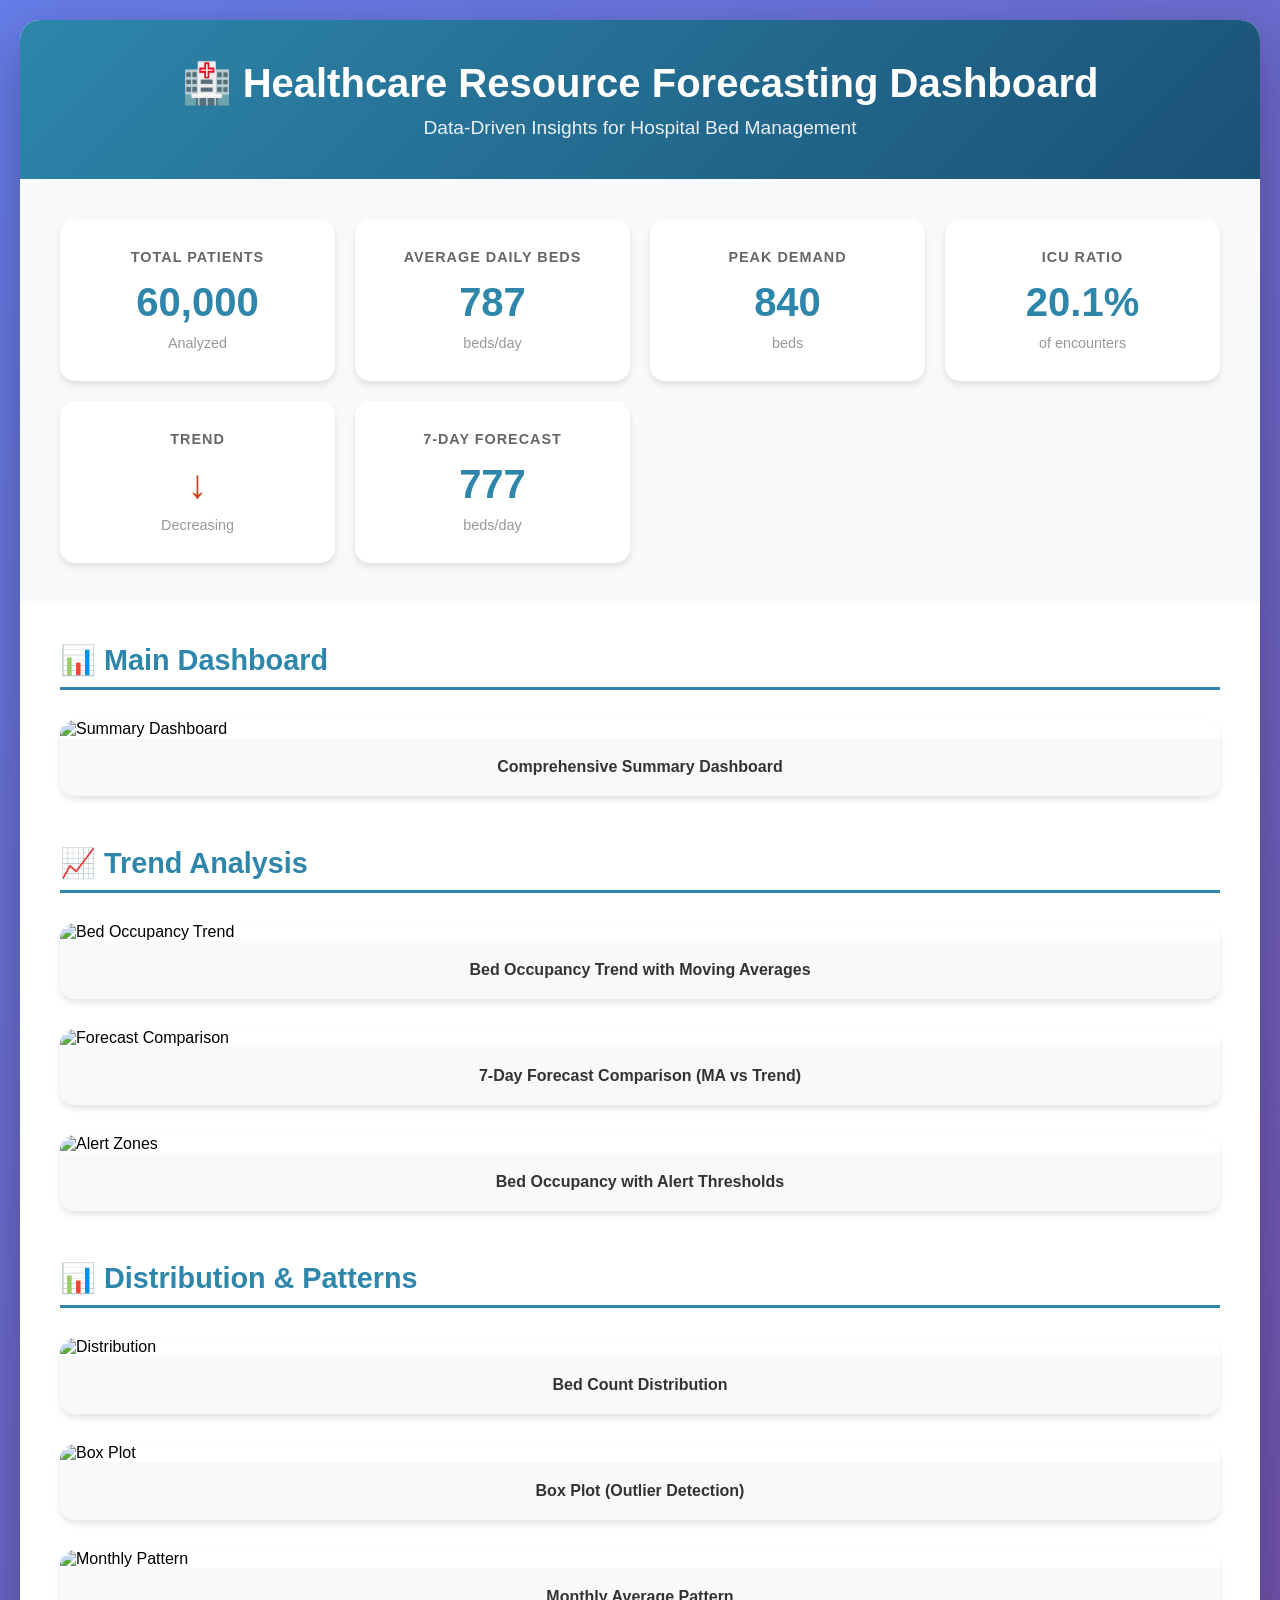
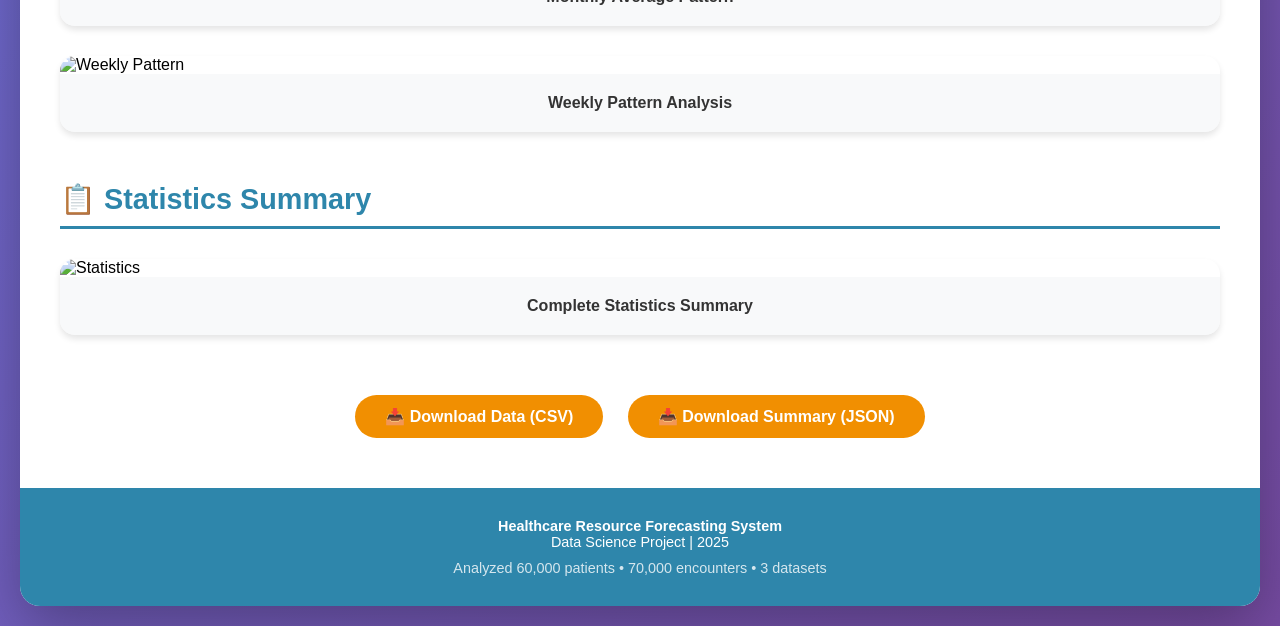
==== view_dashboard.html @ bd367981 "feat: Add complete visualization suite with 9 charts and interactive dashboard" ====
<!DOCTYPE html>
<html lang="en">
<head>
    <meta charset="UTF-8">
    <meta name="viewport" content="width=device-width, initial-scale=1.0">
    <title>Healthcare Resource Forecasting Dashboard</title>
    <style>
        * {
            margin: 0;
            padding: 0;
            box-sizing: border-box;
        }
        
        body {
            font-family: 'Segoe UI', Tahoma, Geneva, Verdana, sans-serif;
            background: linear-gradient(135deg, #667eea 0%, #764ba2 100%);
            padding: 20px;
            min-height: 100vh;
        }
        
        .container {
            max-width: 1400px;
            margin: 0 auto;
            background: white;
            border-radius: 20px;
            box-shadow: 0 20px 60px rgba(0,0,0,0.3);
            overflow: hidden;
        }
        
        header {
            background: linear-gradient(135deg, #2E86AB 0%, #1a5276 100%);
            color: white;
            padding: 40px;
            text-align: center;
        }
        
        header h1 {
            font-size: 2.5em;
            margin-bottom: 10px;
        }
        
        header p {
            font-size: 1.2em;
            opacity: 0.9;
        }
        
        .stats-grid {
            display: grid;
            grid-template-columns: repeat(auto-fit, minmax(250px, 1fr));
            gap: 20px;
            padding: 40px;
            background: #f8f9fa;
        }
        
        .stat-card {
            background: white;
            padding: 30px;
            border-radius: 15px;
            box-shadow: 0 4px 6px rgba(0,0,0,0.1);
            text-align: center;
            transition: transform 0.3s;
        }
        
        .stat-card:hover {
            transform: translateY(-5px);
            box-shadow: 0 8px 12px rgba(0,0,0,0.15);
        }
        
        .stat-card h3 {
            color: #666;
            font-size: 0.9em;
            text-transform: uppercase;
            margin-bottom: 15px;
            letter-spacing: 1px;
        }
        
        .stat-card .value {
            font-size: 2.5em;
            font-weight: bold;
            color: #2E86AB;
            margin-bottom: 10px;
        }
        
        .stat-card .label {
            color: #999;
            font-size: 0.9em;
        }
        
        .visualizations {
            padding: 40px;
        }
        
        .viz-section {
            margin-bottom: 50px;
        }
        
        .viz-section h2 {
            color: #2E86AB;
            font-size: 1.8em;
            margin-bottom: 20px;
            padding-bottom: 10px;
            border-bottom: 3px solid #2E86AB;
        }
        
        .viz-grid {
            display: grid;
            grid-template-columns: repeat(auto-fit, minmax(600px, 1fr));
            gap: 30px;
            margin-top: 30px;
        }
        
        .viz-card {
            background: white;
            border-radius: 15px;
            overflow: hidden;
            box-shadow: 0 4px 6px rgba(0,0,0,0.1);
            transition: transform 0.3s;
        }
        
        .viz-card:hover {
            transform: scale(1.02);
            box-shadow: 0 8px 12px rgba(0,0,0,0.15);
        }
        
        .viz-card img {
            width: 100%;
            height: auto;
            display: block;
        }
        
        .viz-card .caption {
            padding: 20px;
            background: #f8f9fa;
            text-align: center;
            font-weight: 600;
            color: #333;
        }
        
        .full-width {
            grid-column: 1 / -1;
        }
        
        footer {
            background: #2E86AB;
            color: white;
            text-align: center;
            padding: 30px;
            font-size: 0.9em;
        }
        
        .download-btn {
            display: inline-block;
            background: #F18F01;
            color: white;
            padding: 12px 30px;
            border-radius: 25px;
            text-decoration: none;
            font-weight: 600;
            margin: 10px;
            transition: background 0.3s;
        }
        
        .download-btn:hover {
            background: #C73E1D;
        }
    </style>
</head>
<body>
    <div class="container">
        <header>
            <h1>🏥 Healthcare Resource Forecasting Dashboard</h1>
            <p>Data-Driven Insights for Hospital Bed Management</p>
        </header>
        
        <div class="stats-grid">
            <div class="stat-card">
                <h3>Total Patients</h3>
                <div class="value">60,000</div>
                <div class="label">Analyzed</div>
            </div>
            <div class="stat-card">
                <h3>Average Daily Beds</h3>
                <div class="value">787</div>
                <div class="label">beds/day</div>
            </div>
            <div class="stat-card">
                <h3>Peak Demand</h3>
                <div class="value">840</div>
                <div class="label">beds</div>
            </div>
            <div class="stat-card">
                <h3>ICU Ratio</h3>
                <div class="value">20.1%</div>
                <div class="label">of encounters</div>
            </div>
            <div class="stat-card">
                <h3>Trend</h3>
                <div class="value" style="color: #C73E1D;">↓</div>
                <div class="label">Decreasing</div>
            </div>
            <div class="stat-card">
                <h3>7-Day Forecast</h3>
                <div class="value">777</div>
                <div class="label">beds/day</div>
            </div>
        </div>
        
        <div class="visualizations">
            <div class="viz-section">
                <h2>📊 Main Dashboard</h2>
                <div class="viz-grid">
                    <div class="viz-card full-width">
                        <img src="outputs/08_summary_dashboard.png" alt="Summary Dashboard">
                        <div class="caption">Comprehensive Summary Dashboard</div>
                    </div>
                </div>
            </div>
            
            <div class="viz-section">
                <h2>📈 Trend Analysis</h2>
                <div class="viz-grid">
                    <div class="viz-card full-width">
                        <img src="outputs/01_bed_occupancy_trend.png" alt="Bed Occupancy Trend">
                        <div class="caption">Bed Occupancy Trend with Moving Averages</div>
                    </div>
                    <div class="viz-card full-width">
                        <img src="outputs/06_forecast_comparison.png" alt="Forecast Comparison">
                        <div class="caption">7-Day Forecast Comparison (MA vs Trend)</div>
                    </div>
                    <div class="viz-card full-width">
                        <img src="outputs/07_alert_zones.png" alt="Alert Zones">
                        <div class="caption">Bed Occupancy with Alert Thresholds</div>
                    </div>
                </div>
            </div>
            
            <div class="viz-section">
                <h2>📊 Distribution & Patterns</h2>
                <div class="viz-grid">
                    <div class="viz-card">
                        <img src="outputs/02_bed_distribution.png" alt="Distribution">
                        <div class="caption">Bed Count Distribution</div>
                    </div>
                    <div class="viz-card">
                        <img src="outputs/03_bed_boxplot.png" alt="Box Plot">
                        <div class="caption">Box Plot (Outlier Detection)</div>
                    </div>
                    <div class="viz-card">
                        <img src="outputs/04_monthly_pattern.png" alt="Monthly Pattern">
                        <div class="caption">Monthly Average Pattern</div>
                    </div>
                    <div class="viz-card">
                        <img src="outputs/05_weekly_pattern.png" alt="Weekly Pattern">
                        <div class="caption">Weekly Pattern Analysis</div>
                    </div>
                </div>
            </div>
            
            <div class="viz-section">
                <h2>📋 Statistics Summary</h2>
                <div class="viz-grid">
                    <div class="viz-card full-width">
                        <img src="outputs/09_statistics_table.png" alt="Statistics">
                        <div class="caption">Complete Statistics Summary</div>
                    </div>
                </div>
            </div>
            
            <div style="text-align: center; margin-top: 40px;">
                <a href="data/processed/daily_bed_occupancy.csv" class="download-btn" download>
                    📥 Download Data (CSV)
                </a>
                <a href="data/processed/analysis_summary.json" class="download-btn" download>
                    📥 Download Summary (JSON)
                </a>
            </div>
        </div>
        
        <footer>
            <p><strong>Healthcare Resource Forecasting System</strong></p>
            <p>Data Science Project | 2025</p>
            <p style="margin-top: 10px; opacity: 0.8;">
                Analyzed 60,000 patients • 70,000 encounters • 3 datasets
            </p>
        </footer>
    </div>
</body>
</html>
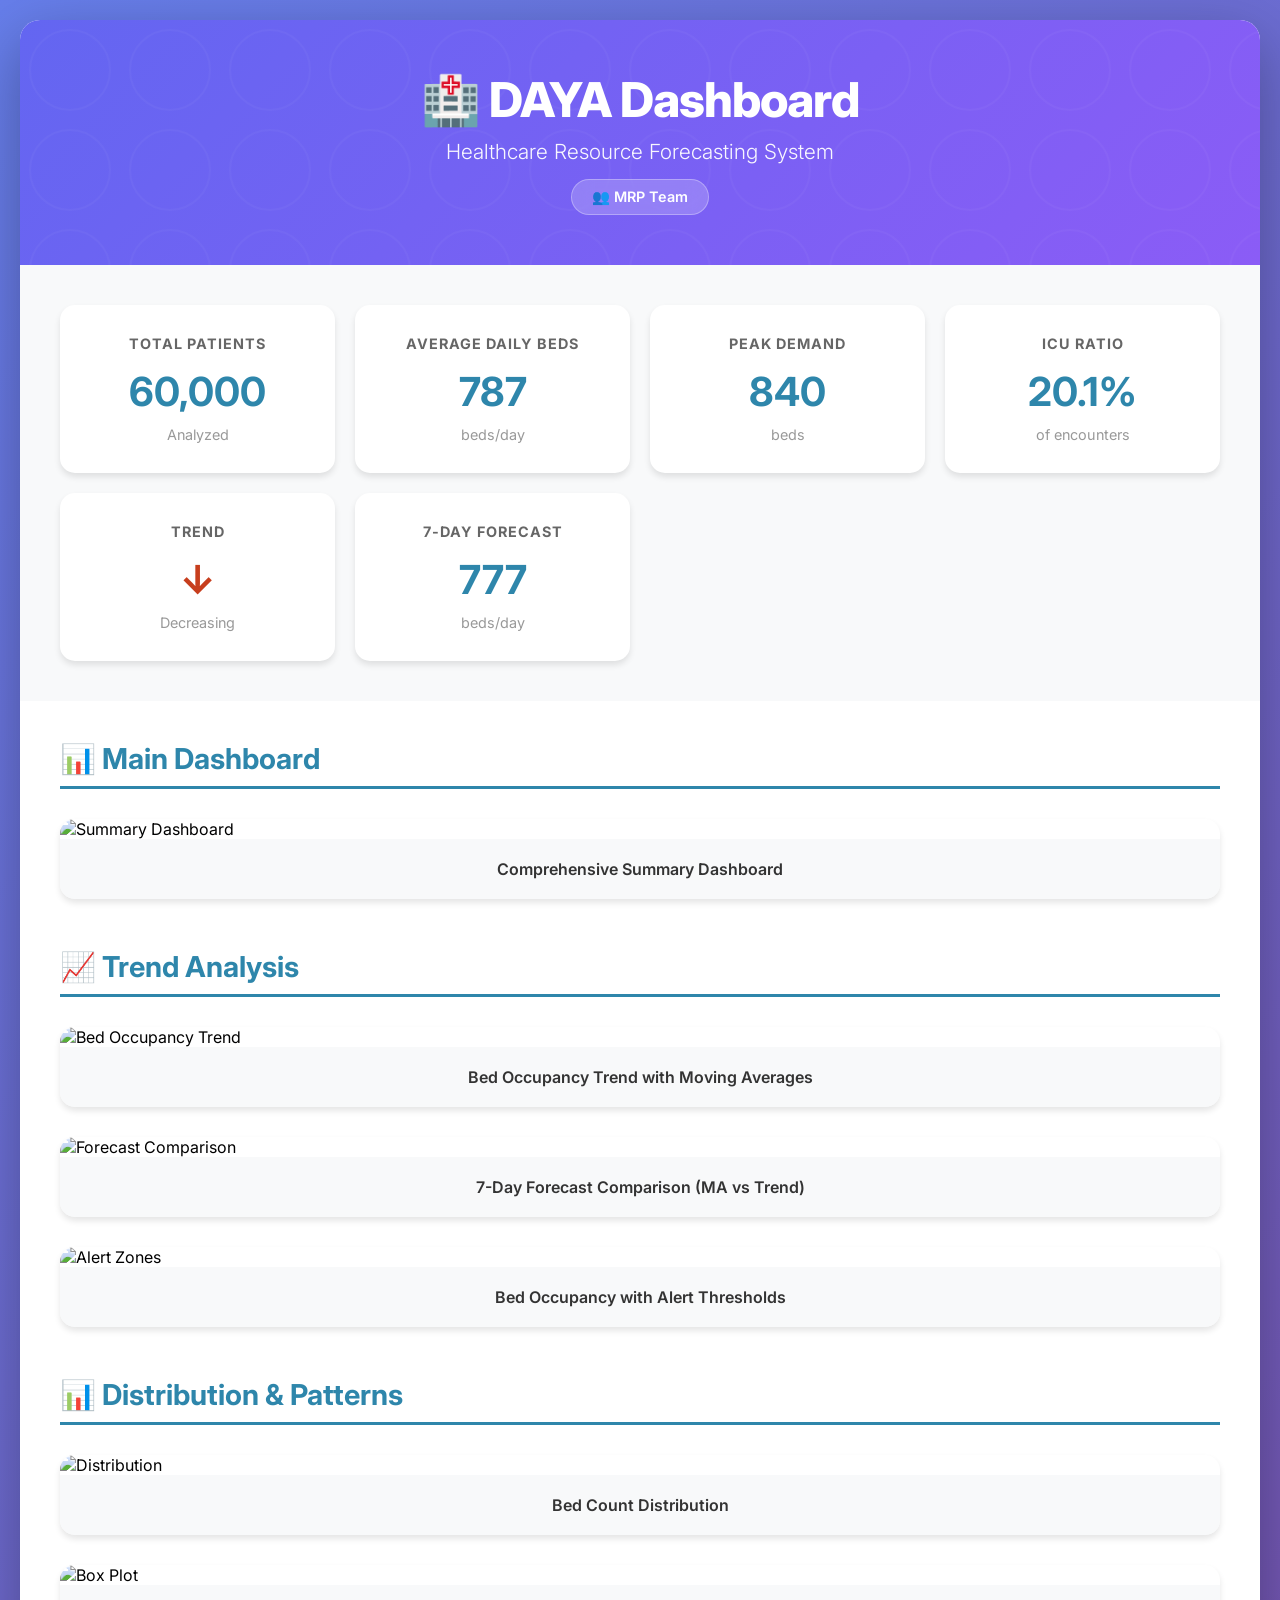
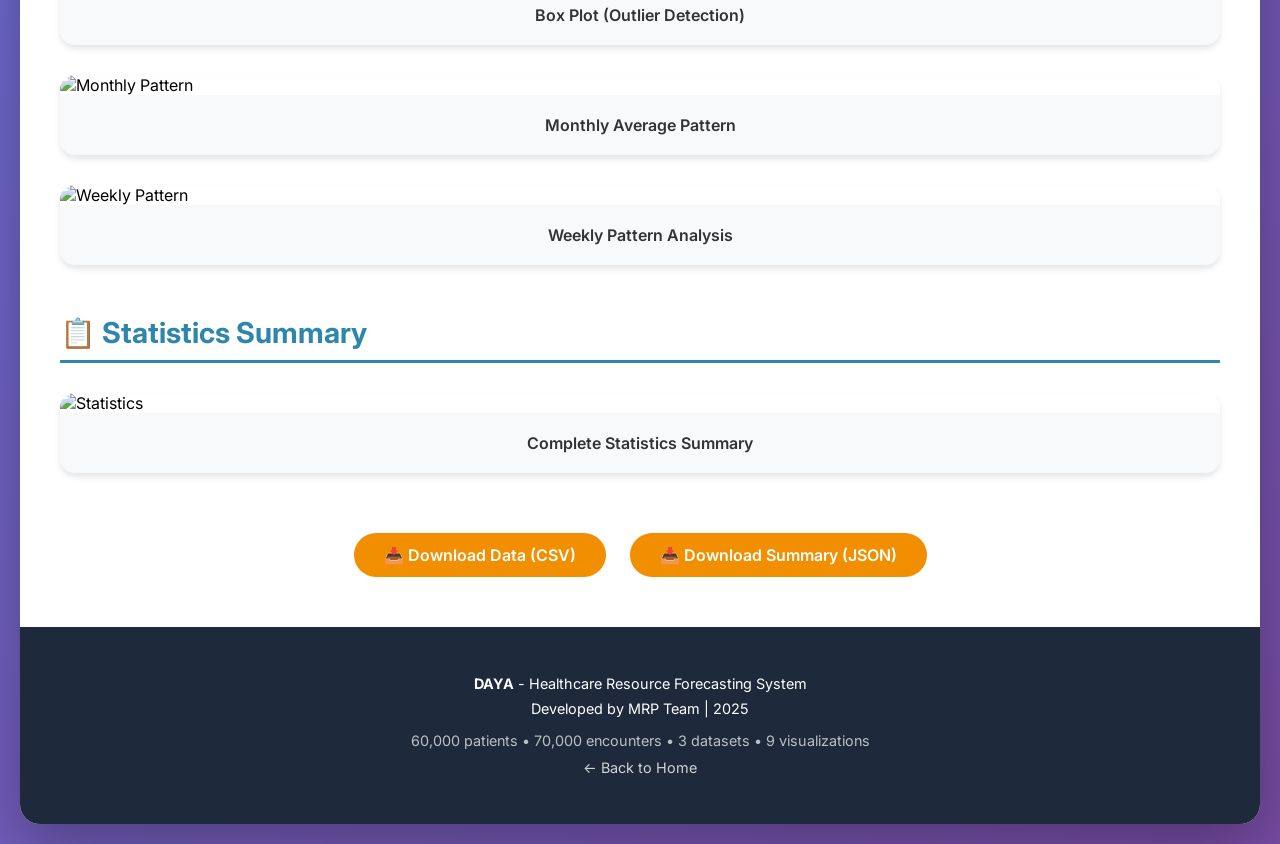
==== commit a27fdc27: "Add Team MRP attribution and comprehensive project overview - Remove '3' badge from alerts in sideba" ====
--- a/view_dashboard.html
+++ b/view_dashboard.html
@@ -3,7 +3,8 @@
 <head>
     <meta charset="UTF-8">
     <meta name="viewport" content="width=device-width, initial-scale=1.0">
-    <title>Healthcare Resource Forecasting Dashboard</title>
+    <title>DAYA Dashboard - Healthcare Resource Forecasting | MRP Team</title>
+    <link href="https://fonts.googleapis.com/css2?family=Inter:wght@300;400;500;600;700;800&display=swap" rel="stylesheet">
     <style>
         * {
             margin: 0;
@@ -12,7 +13,7 @@
         }
         
         body {
-            font-family: 'Segoe UI', Tahoma, Geneva, Verdana, sans-serif;
+            font-family: 'Inter', -apple-system, BlinkMacSystemFont, 'Segoe UI', sans-serif;
             background: linear-gradient(135deg, #667eea 0%, #764ba2 100%);
             padding: 20px;
             min-height: 100vh;
@@ -28,20 +29,53 @@
         }
         
         header {
-            background: linear-gradient(135deg, #2E86AB 0%, #1a5276 100%);
+            background: linear-gradient(135deg, #6366f1 0%, #8b5cf6 100%);
             color: white;
-            padding: 40px;
+            padding: 50px 40px;
             text-align: center;
+            position: relative;
+            overflow: hidden;
+        }
+        
+        header::before {
+            content: '';
+            position: absolute;
+            top: 0;
+            left: 0;
+            right: 0;
+            bottom: 0;
+            background: url('data:image/svg+xml,<svg width="100" height="100" xmlns="http://www.w3.org/2000/svg"><circle cx="50" cy="50" r="40" stroke="rgba(255,255,255,0.1)" stroke-width="2" fill="none"/></svg>');
+            opacity: 0.3;
+        }
+        
+        header .content {
+            position: relative;
+            z-index: 1;
         }
         
         header h1 {
-            font-size: 2.5em;
+            font-size: 3em;
             margin-bottom: 10px;
+            font-weight: 800;
+            letter-spacing: -1px;
         }
         
         header p {
-            font-size: 1.2em;
-            opacity: 0.9;
+            font-size: 1.3em;
+            opacity: 0.95;
+            font-weight: 300;
+        }
+        
+        .team-badge {
+            display: inline-block;
+            background: rgba(255,255,255,0.2);
+            backdrop-filter: blur(10px);
+            padding: 8px 20px;
+            border-radius: 50px;
+            font-size: 0.9em;
+            font-weight: 600;
+            margin-top: 15px;
+            border: 1px solid rgba(255,255,255,0.3);
         }
         
         .stats-grid {
@@ -141,11 +175,15 @@
         }
         
         footer {
-            background: #2E86AB;
+            background: #1e293b;
             color: white;
             text-align: center;
-            padding: 30px;
+            padding: 40px;
             font-size: 0.9em;
+        }
+        
+        footer p {
+            margin: 8px 0;
         }
         
         .download-btn {
@@ -168,8 +206,11 @@
 <body>
     <div class="container">
         <header>
-            <h1>🏥 Healthcare Resource Forecasting Dashboard</h1>
-            <p>Data-Driven Insights for Hospital Bed Management</p>
+            <div class="content">
+                <h1>🏥 DAYA Dashboard</h1>
+                <p>Healthcare Resource Forecasting System</p>
+                <div class="team-badge">👥 MRP Team</div>
+            </div>
         </header>
         
         <div class="stats-grid">
@@ -277,10 +318,13 @@
         </div>
         
         <footer>
-            <p><strong>Healthcare Resource Forecasting System</strong></p>
-            <p>Data Science Project | 2025</p>
-            <p style="margin-top: 10px; opacity: 0.8;">
-                Analyzed 60,000 patients • 70,000 encounters • 3 datasets
+            <p><strong>DAYA</strong> - Healthcare Resource Forecasting System</p>
+            <p>Developed by MRP Team | 2025</p>
+            <p style="margin-top: 15px; opacity: 0.7;">
+                60,000 patients • 70,000 encounters • 3 datasets • 9 visualizations
+            </p>
+            <p style="margin-top: 10px;">
+                <a href="index.html" style="color: rgba(255,255,255,0.8); text-decoration: none;">← Back to Home</a>
             </p>
         </footer>
     </div>
